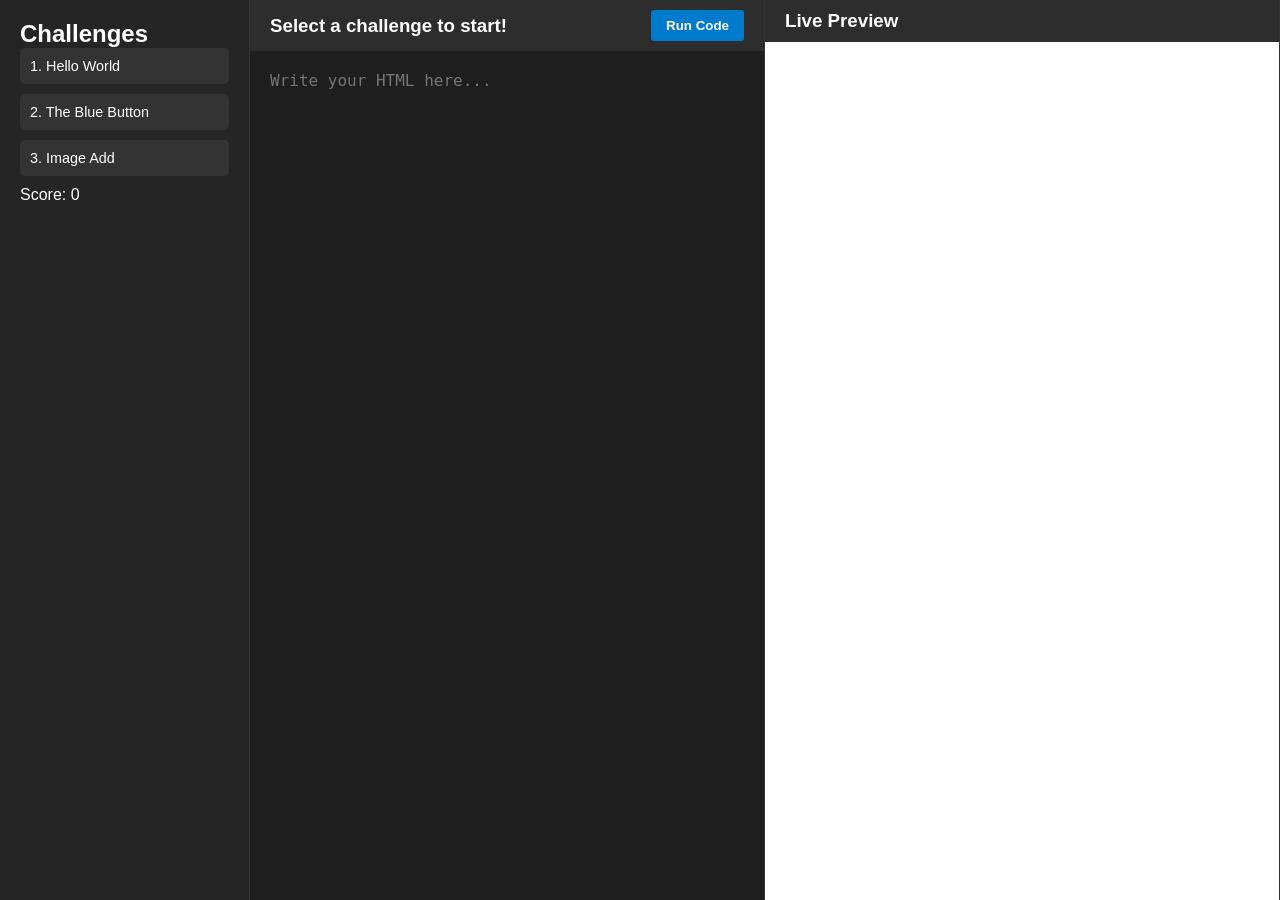
==== index.html @ 0e2e4a0b "DevLabs" ====
<!DOCTYPE html>
<html lang="en">
<head>
    <meta charset="UTF-8">
    <meta name="viewport" content="width=device-width, initial-scale=1.0">
    <title>DevLabs: Interactive Learning</title>
    <link rel="stylesheet" href="style.css">
</head>
<body>

    <div class="main-container">
        <aside class="sidebar">
            <h2>Challenges</h2>
            <div id="challenge-list"></div>
            <div class="stats">
                Score: <span id="score">0</span>
            </div>
        </aside>

        <main class="editor-section">
            <div class="header">
                <h3 id="current-task">Select a challenge to start!</h3>
                <button id="run-btn">Run Code</button>
            </div>
            <textarea id="code-editor" spellcheck="false" placeholder="Write your HTML here..."></textarea>
        </main>

        <section class="preview-section">
            <div class="header"><h3>Live Preview</h3></div>
            <iframe id="preview-window"></iframe>
        </section>
    </div>

    <script src="script.js"></script>
</body>
</html>
---- style.css ----
* { box-sizing: border-box; margin: 0; padding: 0; }
body { font-family: 'Inter', sans-serif; background: #1e1e1e; color: white; height: 100vh; overflow: hidden; }

.main-container { display: flex; height: 100vh; }

/* Sidebar */
.sidebar { width: 250px; background: #252526; border-right: 1px solid #333; padding: 20px; overflow-y: auto; }
.challenge-item { 
    background: #333; padding: 10px; margin-bottom: 10px; border-radius: 5px; 
    cursor: pointer; font-size: 0.9rem; transition: 0.2s;
}
.challenge-item:hover { background: #444; }
.challenge-item.active { border-left: 4px solid #007acc; background: #3c3c3c; }

/* Editor & Preview */
.editor-section, .preview-section { flex: 1; display: flex; flex-direction: column; border-right: 1px solid #333; }
.header { background: #2d2d2d; padding: 10px 20px; display: flex; justify-content: space-between; align-items: center; }

#code-editor { 
    flex: 1; background: #1e1e1e; color: #d4d4d4; font-family: 'Fira Code', monospace; 
    padding: 20px; border: none; outline: none; resize: none; font-size: 16px;
}

#preview-window { flex: 1; background: white; border: none; }

#run-btn { 
    background: #007acc; color: white; border: none; padding: 8px 15px; 
    border-radius: 3px; cursor: pointer; font-weight: bold;
}
#run-btn:hover { background: #005a9e; }
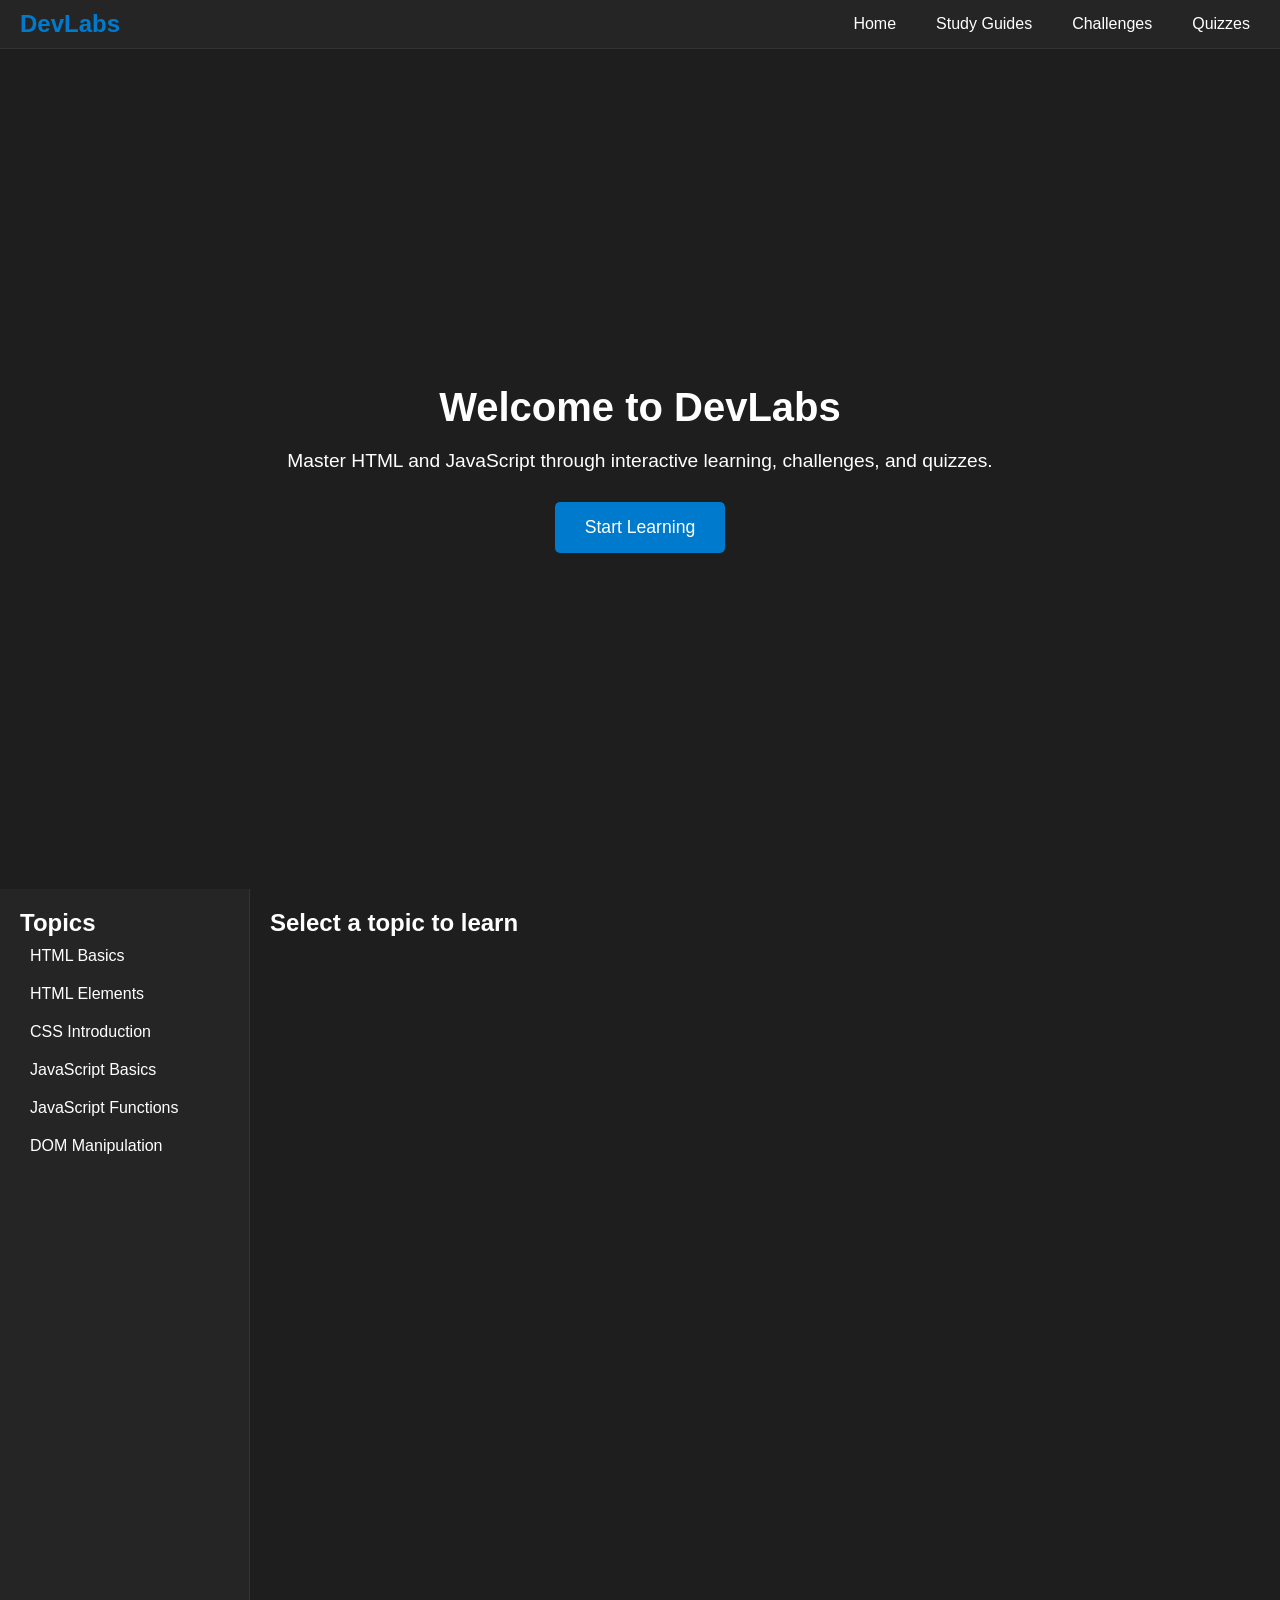
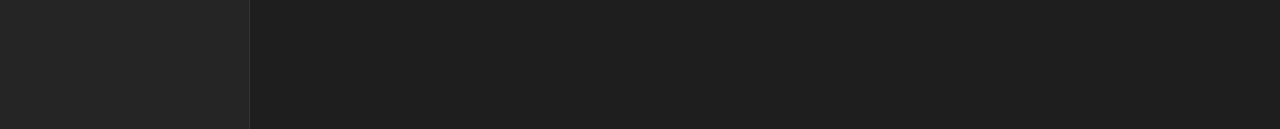
==== commit a584f6a8: "DevLabs" ====
--- a/index.html
+++ b/index.html
@@ -3,32 +3,92 @@
 <head>
     <meta charset="UTF-8">
     <meta name="viewport" content="width=device-width, initial-scale=1.0">
-    <title>DevLabs: Interactive Learning</title>
+    <title>DevLabs: Interactive Coding Learning</title>
     <link rel="stylesheet" href="style.css">
 </head>
 <body>
 
-    <div class="main-container">
-        <aside class="sidebar">
-            <h2>Challenges</h2>
-            <div id="challenge-list"></div>
-            <div class="stats">
-                Score: <span id="score">0</span>
+    <nav class="navbar">
+        <h1>DevLabs</h1>
+        <ul>
+            <li><a href="#" id="nav-home">Home</a></li>
+            <li><a href="#" id="nav-study">Study Guides</a></li>
+            <li><a href="#" id="nav-challenges">Challenges</a></li>
+            <li><a href="#" id="nav-quizzes">Quizzes</a></li>
+        </ul>
+    </nav>
+
+    <div id="home-section" class="section active">
+        <div class="hero">
+            <h2>Welcome to DevLabs</h2>
+            <p>Master HTML and JavaScript through interactive learning, challenges, and quizzes.</p>
+            <button id="start-learning">Start Learning</button>
+        </div>
+    </div>
+
+    <div id="study-section" class="section">
+        <div class="sidebar">
+            <h2>Topics</h2>
+            <ul id="study-topics">
+                <li><a href="#" data-topic="html-basics">HTML Basics</a></li>
+                <li><a href="#" data-topic="html-elements">HTML Elements</a></li>
+                <li><a href="#" data-topic="css-intro">CSS Introduction</a></li>
+                <li><a href="#" data-topic="js-basics">JavaScript Basics</a></li>
+                <li><a href="#" data-topic="js-functions">JavaScript Functions</a></li>
+                <li><a href="#" data-topic="js-dom">DOM Manipulation</a></li>
+            </ul>
+        </div>
+        <div class="content">
+            <div id="study-content">
+                <h2>Select a topic to learn</h2>
             </div>
-        </aside>
+        </div>
+    </div>
 
-        <main class="editor-section">
-            <div class="header">
-                <h3 id="current-task">Select a challenge to start!</h3>
-                <button id="run-btn">Run Code</button>
+    <div id="challenges-section" class="section">
+        <div class="main-container">
+            <aside class="sidebar">
+                <h2>Challenges</h2>
+                <div id="challenge-list"></div>
+                <div class="stats">
+                    Score: <span id="score">0</span>
+                </div>
+            </aside>
+
+            <main class="editor-section">
+                <div class="header">
+                    <h3 id="current-task">Select a challenge to start!</h3>
+                    <div>
+                        <button id="hint-btn">Hint</button>
+                        <button id="run-btn">Run Code</button>
+                    </div>
+                </div>
+                <textarea id="code-editor" spellcheck="false" placeholder="Write your code here..."></textarea>
+                <div id="error-output"></div>
+            </main>
+
+            <section class="preview-section">
+                <div class="header"><h3>Output</h3></div>
+                <div id="output-window"></div>
+            </section>
+        </div>
+    </div>
+
+    <div id="quizzes-section" class="section">
+        <div class="quiz-container">
+            <h2>Quizzes</h2>
+            <div id="quiz-content">
+                <p>Select a quiz to start.</p>
+                <button id="html-quiz-btn">HTML Quiz</button>
+                <button id="js-quiz-btn">JavaScript Quiz</button>
             </div>
-            <textarea id="code-editor" spellcheck="false" placeholder="Write your HTML here..."></textarea>
-        </main>
-
-        <section class="preview-section">
-            <div class="header"><h3>Live Preview</h3></div>
-            <iframe id="preview-window"></iframe>
-        </section>
+            <div id="quiz-questions" style="display: none;">
+                <div id="question-display"></div>
+                <div id="options"></div>
+                <button id="next-btn">Next</button>
+                <div id="quiz-result"></div>
+            </div>
+        </div>
     </div>
 
     <script src="script.js"></script>
--- a/style.css
+++ b/style.css
@@ -1,7 +1,31 @@
 * { box-sizing: border-box; margin: 0; padding: 0; }
 body { font-family: 'Inter', sans-serif; background: #1e1e1e; color: white; height: 100vh; overflow: hidden; }
 
-.main-container { display: flex; height: 100vh; }
+.navbar { background: #252526; padding: 10px 20px; display: flex; justify-content: space-between; align-items: center; border-bottom: 1px solid #333; }
+.navbar h1 { color: #007acc; }
+.navbar ul { list-style: none; display: flex; }
+.navbar li { margin-left: 20px; }
+.navbar a { color: white; text-decoration: none; padding: 5px 10px; border-radius: 3px; transition: 0.2s; }
+.navbar a:hover { background: #333; }
+
+.section { display: none; height: calc(100vh - 60px); overflow-y: auto; }
+.section.active { display: block; }
+
+#home-section { display: flex; align-items: center; justify-content: center; }
+.hero { text-align: center; }
+.hero h2 { font-size: 2.5rem; margin-bottom: 20px; }
+.hero p { font-size: 1.2rem; margin-bottom: 30px; }
+#start-learning { background: #007acc; color: white; border: none; padding: 15px 30px; font-size: 1.1rem; border-radius: 5px; cursor: pointer; }
+#start-learning:hover { background: #005a9e; }
+
+#study-section { display: flex; }
+#study-section .sidebar { width: 250px; background: #252526; border-right: 1px solid #333; padding: 20px; }
+#study-section .sidebar ul { list-style: none; }
+#study-section .sidebar a { color: white; text-decoration: none; display: block; padding: 10px; border-radius: 3px; }
+#study-section .sidebar a:hover { background: #333; }
+#study-section .content { flex: 1; padding: 20px; }
+
+#challenges-section .main-container { display: flex; height: 100%; }
 
 /* Sidebar */
 .sidebar { width: 250px; background: #252526; border-right: 1px solid #333; padding: 20px; overflow-y: auto; }
@@ -21,10 +45,22 @@
     padding: 20px; border: none; outline: none; resize: none; font-size: 16px;
 }
 
-#preview-window { flex: 1; background: white; border: none; }
+#error-output { background: #1e1e1e; color: #f48771; padding: 10px; font-family: monospace; max-height: 150px; overflow-y: auto; }
 
-#run-btn { 
+#output-window { flex: 1; background: white; color: black; padding: 20px; overflow-y: auto; }
+
+#run-btn, #hint-btn { 
     background: #007acc; color: white; border: none; padding: 8px 15px; 
-    border-radius: 3px; cursor: pointer; font-weight: bold;
+    border-radius: 3px; cursor: pointer; font-weight: bold; margin-left: 10px;
 }
-#run-btn:hover { background: #005a9e; }+#run-btn:hover, #hint-btn:hover { background: #005a9e; }
+
+#quizzes-section { padding: 20px; }
+.quiz-container { max-width: 800px; margin: 0 auto; }
+#quiz-content button { background: #007acc; color: white; border: none; padding: 10px 20px; margin: 10px; border-radius: 3px; cursor: pointer; }
+#quiz-content button:hover { background: #005a9e; }
+#options { margin: 20px 0; }
+#options button { display: block; width: 100%; padding: 10px; margin: 5px 0; background: #333; color: white; border: none; border-radius: 3px; cursor: pointer; }
+#options button:hover { background: #444; }
+#options button.correct { background: #28a745; }
+#options button.incorrect { background: #dc3545; }
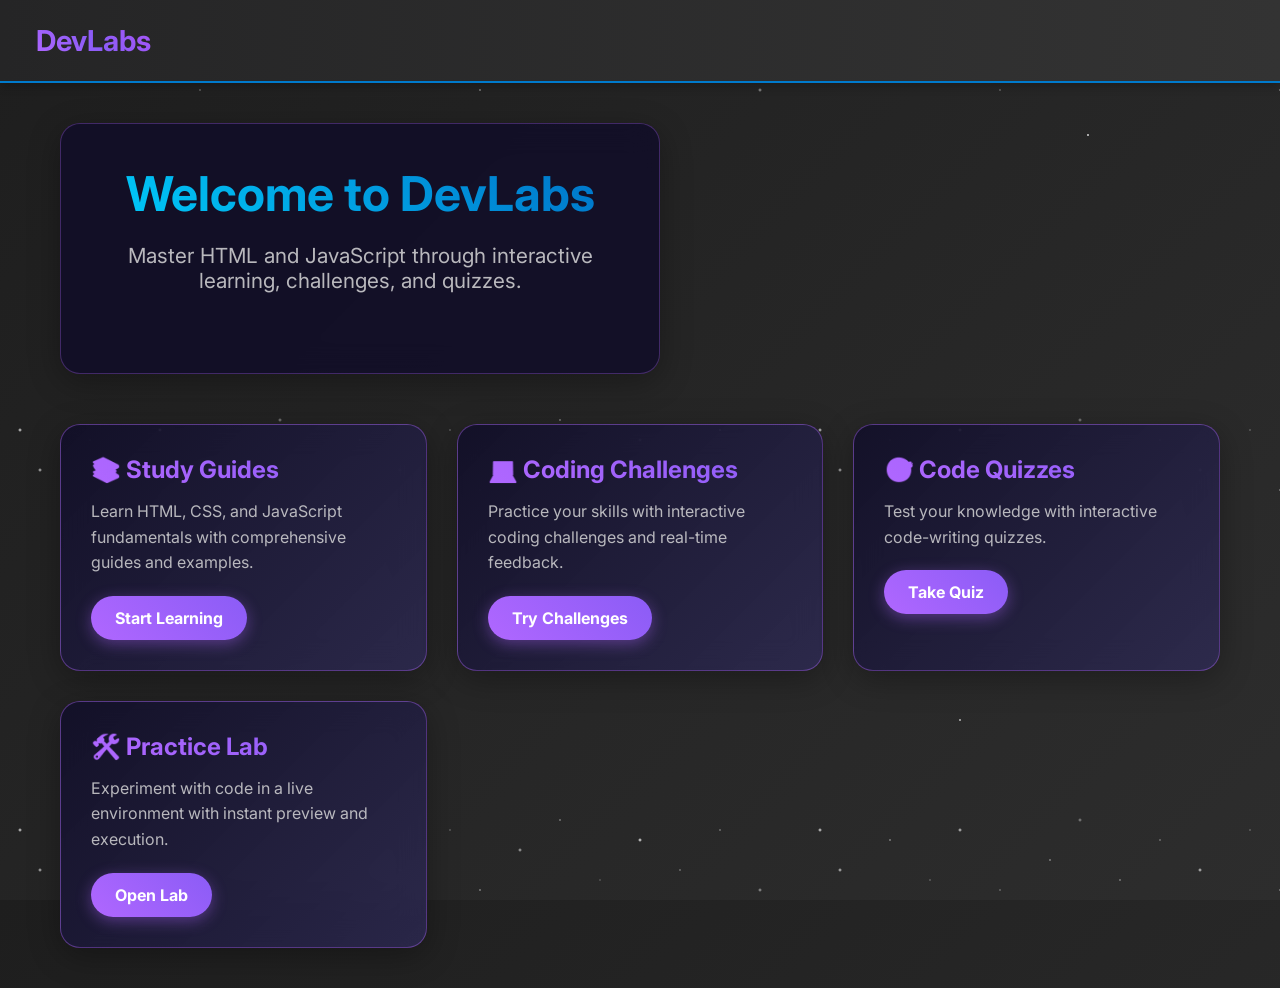
==== commit 556888ac: "DevLabs" ====
--- a/index.html
+++ b/index.html
@@ -3,90 +3,44 @@
 <head>
     <meta charset="UTF-8">
     <meta name="viewport" content="width=device-width, initial-scale=1.0">
-    <title>DevLabs: Interactive Coding Learning</title>
+    <title>DevLabs | Home</title>
     <link rel="stylesheet" href="style.css">
 </head>
 <body>
 
     <nav class="navbar">
-        <h1>DevLabs</h1>
-        <ul>
-            <li><a href="#" id="nav-home">Home</a></li>
-            <li><a href="#" id="nav-study">Study Guides</a></li>
-            <li><a href="#" id="nav-challenges">Challenges</a></li>
-            <li><a href="#" id="nav-quizzes">Quizzes</a></li>
-        </ul>
+        <a href="index.html" class="logo-link"><h1>DevLabs</h1></a>
     </nav>
 
-    <div id="home-section" class="section active">
+    <div class="hub-container">
         <div class="hero">
             <h2>Welcome to DevLabs</h2>
             <p>Master HTML and JavaScript through interactive learning, challenges, and quizzes.</p>
-            <button id="start-learning">Start Learning</button>
         </div>
-    </div>
 
-    <div id="study-section" class="section">
-        <div class="sidebar">
-            <h2>Topics</h2>
-            <ul id="study-topics">
-                <li><a href="#" data-topic="html-basics">HTML Basics</a></li>
-                <li><a href="#" data-topic="html-elements">HTML Elements</a></li>
-                <li><a href="#" data-topic="css-intro">CSS Introduction</a></li>
-                <li><a href="#" data-topic="js-basics">JavaScript Basics</a></li>
-                <li><a href="#" data-topic="js-functions">JavaScript Functions</a></li>
-                <li><a href="#" data-topic="js-dom">DOM Manipulation</a></li>
-            </ul>
-        </div>
-        <div class="content">
-            <div id="study-content">
-                <h2>Select a topic to learn</h2>
+        <div class="hub-sections">
+            <div class="hub-card" onclick="window.location.href='study.html'">
+                <h3>📚 Study Guides</h3>
+                <p>Learn HTML, CSS, and JavaScript fundamentals with comprehensive guides and examples.</p>
+                <div class="card-button">Start Learning</div>
             </div>
-        </div>
-    </div>
 
-    <div id="challenges-section" class="section">
-        <div class="main-container">
-            <aside class="sidebar">
-                <h2>Challenges</h2>
-                <div id="challenge-list"></div>
-                <div class="stats">
-                    Score: <span id="score">0</span>
-                </div>
-            </aside>
+            <div class="hub-card" onclick="window.location.href='challenges.html'">
+                <h3>💻 Coding Challenges</h3>
+                <p>Practice your skills with interactive coding challenges and real-time feedback.</p>
+                <div class="card-button">Try Challenges</div>
+            </div>
 
-            <main class="editor-section">
-                <div class="header">
-                    <h3 id="current-task">Select a challenge to start!</h3>
-                    <div>
-                        <button id="hint-btn">Hint</button>
-                        <button id="run-btn">Run Code</button>
-                    </div>
-                </div>
-                <textarea id="code-editor" spellcheck="false" placeholder="Write your code here..."></textarea>
-                <div id="error-output"></div>
-            </main>
+            <div class="hub-card" onclick="window.location.href='quizzes.html'">
+                <h3>🎯 Code Quizzes</h3>
+                <p>Test your knowledge with interactive code-writing quizzes.</p>
+                <div class="card-button">Take Quiz</div>
+            </div>
 
-            <section class="preview-section">
-                <div class="header"><h3>Output</h3></div>
-                <div id="output-window"></div>
-            </section>
-        </div>
-    </div>
-
-    <div id="quizzes-section" class="section">
-        <div class="quiz-container">
-            <h2>Quizzes</h2>
-            <div id="quiz-content">
-                <p>Select a quiz to start.</p>
-                <button id="html-quiz-btn">HTML Quiz</button>
-                <button id="js-quiz-btn">JavaScript Quiz</button>
-            </div>
-            <div id="quiz-questions" style="display: none;">
-                <div id="question-display"></div>
-                <div id="options"></div>
-                <button id="next-btn">Next</button>
-                <div id="quiz-result"></div>
+            <div class="hub-card" onclick="window.location.href='practice.html'">
+                <h3>🛠️ Practice Lab</h3>
+                <p>Experiment with code in a live environment with instant preview and execution.</p>
+                <div class="card-button">Open Lab</div>
             </div>
         </div>
     </div>
--- a/style.css
+++ b/style.css
@@ -1,66 +1,1808 @@
+@import url('https://fonts.googleapis.com/css2?family=Inter:wght@300;400;500;600;700&display=swap');
+
 * { box-sizing: border-box; margin: 0; padding: 0; }
-body { font-family: 'Inter', sans-serif; background: #1e1e1e; color: white; height: 100vh; overflow: hidden; }
-
-.navbar { background: #252526; padding: 10px 20px; display: flex; justify-content: space-between; align-items: center; border-bottom: 1px solid #333; }
-.navbar h1 { color: #007acc; }
-.navbar ul { list-style: none; display: flex; }
-.navbar li { margin-left: 20px; }
-.navbar a { color: white; text-decoration: none; padding: 5px 10px; border-radius: 3px; transition: 0.2s; }
-.navbar a:hover { background: #333; }
-
-.section { display: none; height: calc(100vh - 60px); overflow-y: auto; }
+body {
+    font-family: 'Inter', sans-serif;
+    background: linear-gradient(135deg, #0f0c29 0%, #302b63 50%, #24243e 100%);
+    color: #e0e0e0;
+    min-height: 100vh;
+    overflow-y: auto;
+    animation: fadeIn 1s ease-in;
+    position: relative;
+}
+
+/* Animated Stars Background */
+body::before {
+    content: '';
+    position: fixed;
+    top: 0;
+    left: 0;
+    width: 100%;
+    height: 100%;
+    background-image:
+        radial-gradient(2px 2px at 20px 30px, #eee, transparent),
+        radial-gradient(2px 2px at 40px 70px, rgba(255,255,255,0.8), transparent),
+        radial-gradient(1px 1px at 90px 40px, #fff, transparent),
+        radial-gradient(1px 1px at 130px 80px, rgba(255,255,255,0.6), transparent),
+        radial-gradient(2px 2px at 160px 30px, #ddd, transparent),
+        radial-gradient(1px 1px at 200px 90px, rgba(255,255,255,0.7), transparent),
+        radial-gradient(1px 1px at 250px 60px, #fff, transparent),
+        radial-gradient(2px 2px at 280px 20px, rgba(255,255,255,0.5), transparent),
+        radial-gradient(1px 1px at 320px 80px, #eee, transparent),
+        radial-gradient(1px 1px at 360px 40px, rgba(255,255,255,0.8), transparent),
+        radial-gradient(2px 2px at 400px 70px, #ddd, transparent),
+        radial-gradient(1px 1px at 450px 30px, rgba(255,255,255,0.6), transparent),
+        radial-gradient(1px 1px at 480px 90px, #fff, transparent),
+        radial-gradient(2px 2px at 520px 50px, rgba(255,255,255,0.7), transparent),
+        radial-gradient(1px 1px at 560px 20px, #eee, transparent),
+        radial-gradient(1px 1px at 600px 80px, rgba(255,255,255,0.5), transparent),
+        radial-gradient(2px 2px at 640px 40px, #fff, transparent),
+        radial-gradient(1px 1px at 680px 70px, rgba(255,255,255,0.8), transparent),
+        radial-gradient(1px 1px at 720px 30px, #ddd, transparent),
+        radial-gradient(2px 2px at 760px 90px, rgba(255,255,255,0.6), transparent);
+    background-repeat: repeat;
+    background-size: 800px 400px;
+    animation: twinkle 4s ease-in-out infinite alternate;
+    z-index: -2;
+}
+
+/* Shooting Stars */
+body::after {
+    content: '';
+    position: fixed;
+    top: 0;
+    left: 0;
+    width: 100%;
+    height: 100%;
+    background-image:
+        radial-gradient(circle at 10% 20%, rgba(255,255,255,0.8) 1px, transparent 1px),
+        radial-gradient(circle at 85% 15%, rgba(255,255,255,0.6) 1px, transparent 1px),
+        radial-gradient(circle at 25% 85%, rgba(255,255,255,0.7) 1px, transparent 1px),
+        radial-gradient(circle at 75% 80%, rgba(255,255,255,0.5) 1px, transparent 1px);
+    background-size: 100% 100%;
+    animation: shooting-stars 15s linear infinite;
+    z-index: -1;
+}
+
+@keyframes fadeIn {
+    from { opacity: 0; }
+    to { opacity: 1; }
+}
+
+@keyframes twinkle {
+    0% { opacity: 0.3; }
+    100% { opacity: 1; }
+}
+
+@keyframes shooting-stars {
+    0% {
+        transform: translateX(-100px) translateY(-100px);
+        opacity: 0;
+    }
+    10% {
+        opacity: 1;
+    }
+    90% {
+        opacity: 1;
+    }
+    100% {
+        transform: translateX(calc(100vw + 100px)) translateY(calc(100vh + 100px));
+        opacity: 0;
+    }
+}
+
+.navbar {
+    background: rgba(15, 12, 41, 0.95);
+    backdrop-filter: blur(15px);
+    padding: 15px 30px;
+    display: flex;
+    justify-content: space-between;
+    align-items: center;
+    border-bottom: 1px solid rgba(176, 103, 255, 0.3);
+    box-shadow: 0 2px 20px rgba(0, 0, 0, 0.3);
+    animation: slideDown 0.8s ease-out;
+    position: relative;
+    z-index: 10;
+}
+
+@keyframes slideDown {
+    from { transform: translateY(-100%); }
+    to { transform: translateY(0); }
+}
+
+.navbar h1 {
+    color: #b067ff;
+    background: linear-gradient(45deg, #b067ff, #8b5cf6, #a855f7);
+    -webkit-background-clip: text;
+    -webkit-text-fill-color: transparent;
+    background-clip: text;
+    font-weight: 700;
+    font-size: 1.8rem;
+}
+
+.navbar ul {
+    list-style: none;
+    display: flex;
+}
+
+.navbar li {
+    margin-left: 30px;
+}
+
+.navbar a {
+    color: white;
+    text-decoration: none;
+    padding: 8px 16px;
+    border-radius: 25px;
+    transition: all 0.3s ease;
+    position: relative;
+    overflow: hidden;
+}
+
+.navbar a::before {
+    content: '';
+    position: absolute;
+    top: 0;
+    left: -100%;
+    width: 100%;
+    height: 100%;
+    background: linear-gradient(90deg, transparent, rgba(255, 255, 255, 0.2), transparent);
+    transition: left 0.5s;
+}
+
+.navbar a:hover::before {
+    left: 100%;
+}
+
+.navbar a:hover {
+    background: rgba(255, 255, 255, 0.1);
+    transform: translateY(-2px);
+    box-shadow: 0 5px 15px rgba(0, 0, 0, 0.2);
+}
+
+.back-btn {
+    background: rgba(176, 103, 255, 0.1);
+    color: #b067ff;
+    padding: 8px 16px;
+    border-radius: 20px;
+    font-weight: 500;
+    transition: all 0.3s ease;
+}
+
+.back-btn:hover {
+    background: rgba(176, 103, 255, 0.3);
+    color: white;
+    transform: translateY(-2px);
+    box-shadow: 0 5px 15px rgba(176, 103, 255, 0.4);
+}
+
+.section {
+    display: none;
+    height: calc(100vh - 70px);
+    overflow-y: auto;
+    animation: fadeInUp 0.6s ease-out;
+}
+
+@keyframes fadeInUp {
+    from {
+        opacity: 0;
+        transform: translateY(30px);
+    }
+    to {
+        opacity: 1;
+        transform: translateY(0);
+    }
+}
+
 .section.active { display: block; }
 
-#home-section { display: flex; align-items: center; justify-content: center; }
-.hero { text-align: center; }
-.hero h2 { font-size: 2.5rem; margin-bottom: 20px; }
-.hero p { font-size: 1.2rem; margin-bottom: 30px; }
-#start-learning { background: #007acc; color: white; border: none; padding: 15px 30px; font-size: 1.1rem; border-radius: 5px; cursor: pointer; }
-#start-learning:hover { background: #005a9e; }
-
-#study-section { display: flex; }
-#study-section .sidebar { width: 250px; background: #252526; border-right: 1px solid #333; padding: 20px; }
+#home-section {
+    display: flex;
+    align-items: center;
+    justify-content: center;
+    background: url('data:image/svg+xml,<svg xmlns="http://www.w3.org/2000/svg" viewBox="0 0 100 100"><circle cx="50" cy="50" r="2" fill="rgba(255,255,255,0.1)"/></svg>') repeat;
+    background-size: 50px 50px;
+}
+
+.hero {
+    text-align: center;
+    max-width: 600px;
+    animation: bounceIn 1s ease-out 0.5s both;
+    background: rgba(15, 12, 41, 0.8);
+    padding: 40px;
+    border-radius: 20px;
+    backdrop-filter: blur(15px);
+    border: 1px solid rgba(176, 103, 255, 0.3);
+    box-shadow: 0 8px 32px rgba(0, 0, 0, 0.3);
+    position: relative;
+    z-index: 5;
+}
+
+@keyframes bounceIn {
+    0% {
+        opacity: 0;
+        transform: scale(0.3);
+    }
+    50% {
+        opacity: 1;
+        transform: scale(1.05);
+    }
+    70% {
+        transform: scale(0.9);
+    }
+    100% {
+        opacity: 1;
+        transform: scale(1);
+    }
+}
+
+.hero h2 {
+    font-size: 3rem;
+    margin-bottom: 20px;
+    background: linear-gradient(45deg, #b067ff, #8b5cf6, #a855f7);
+    -webkit-background-clip: text;
+    -webkit-text-fill-color: transparent;
+    background-clip: text;
+    font-weight: 700;
+}
+
+.hero p {
+    font-size: 1.3rem;
+    margin-bottom: 40px;
+    color: rgba(224, 224, 224, 0.9);
+}
+
+#start-learning {
+    background: linear-gradient(45deg, #667eea, #764ba2);
+    color: white;
+    border: none;
+    padding: 18px 40px;
+    font-size: 1.2rem;
+    border-radius: 50px;
+    cursor: pointer;
+    transition: all 0.3s ease;
+    box-shadow: 0 8px 32px rgba(102, 126, 234, 0.3);
+    font-weight: 600;
+    position: relative;
+    overflow: hidden;
+}
+
+#start-learning::before {
+    content: '';
+    position: absolute;
+    top: 0;
+    left: -100%;
+    width: 100%;
+    height: 100%;
+    background: linear-gradient(90deg, transparent, rgba(255, 255, 255, 0.2), transparent);
+    transition: left 0.5s;
+}
+
+#start-learning:hover::before {
+    left: 100%;
+}
+
+#start-learning:hover {
+    transform: translateY(-3px);
+    box-shadow: 0 12px 40px rgba(102, 126, 234, 0.4);
+}
+
+#study-section {
+    display: flex;
+    background: rgba(26, 26, 26, 0.95);
+    backdrop-filter: blur(10px);
+}
+
+#study-section .sidebar {
+    width: 300px;
+    background: rgba(37, 37, 54, 0.9);
+    border-right: 1px solid rgba(255, 255, 255, 0.1);
+    padding: 30px;
+    box-shadow: 2px 0 20px rgba(0, 0, 0, 0.1);
+}
+
+#study-section .sidebar h2 {
+    color: #00d4ff;
+    margin-bottom: 20px;
+    font-weight: 600;
+}
+
+#study-section .sidebar ul {
+    list-style: none;
+}
+
+#study-section .sidebar a {
+    color: white;
+    text-decoration: none;
+    display: block;
+    padding: 12px 20px;
+    border-radius: 10px;
+    transition: all 0.3s ease;
+    margin-bottom: 8px;
+    border-left: 3px solid transparent;
+}
+
+#study-section .sidebar a:hover {
+    background: rgba(255, 255, 255, 0.1);
+    transform: translateX(5px);
+    border-left-color: #00d4ff;
+}
+
+#study-section .content {
+    flex: 1;
+    padding: 40px;
+    background: rgba(26, 26, 26, 0.95);
+}
+
+#study-section .content h2 {
+    color: #00d4ff;
+    margin-bottom: 20px;
+    font-weight: 600;
+}
+
+#study-section .content h3 {
+    color: #fff;
+    margin-top: 30px;
+    margin-bottom: 15px;
+    font-weight: 500;
+}
+
+#study-section .content p {
+    line-height: 1.6;
+    margin-bottom: 20px;
+    color: rgba(255, 255, 255, 0.8);
+}
+
+#study-section .content ul {
+    margin-left: 20px;
+    margin-bottom: 20px;
+}
+
+#study-section .content li {
+    margin-bottom: 8px;
+    color: rgba(255, 255, 255, 0.8);
+}
+
+#study-section .content code {
+    background: rgba(0, 0, 0, 0.3);
+    padding: 2px 6px;
+    border-radius: 4px;
+    font-family: 'Fira Code', monospace;
+    color: #00d4ff;
+}
+
+#study-section .content pre {
+    background: rgba(0, 0, 0, 0.3);
+    padding: 20px;
+    border-radius: 10px;
+    overflow-x: auto;
+    margin: 20px 0;
+    border: 1px solid rgba(255, 255, 255, 0.1);
+}
+
+#challenges-section .main-container {
+    display: flex;
+    height: 100%;
+    background: rgba(26, 26, 26, 0.95);
+}
+
+/* Sidebar */
+.sidebar {
+    width: 280px;
+    background: rgba(37, 37, 54, 0.9);
+    border-right: 1px solid rgba(255, 255, 255, 0.1);
+    padding: 30px;
+    overflow-y: auto;
+    box-shadow: 2px 0 20px rgba(0, 0, 0, 0.1);
+}
+
+.sidebar h2 {
+    color: #00d4ff;
+    margin-bottom: 20px;
+    font-weight: 600;
+}
+
+.challenge-item {
+    background: rgba(51, 51, 51, 0.8);
+    padding: 15px;
+    margin-bottom: 12px;
+    border-radius: 12px;
+    cursor: pointer;
+    font-size: 0.95rem;
+    transition: all 0.3s ease;
+    border: 1px solid rgba(255, 255, 255, 0.1);
+    position: relative;
+    overflow: hidden;
+}
+
+.challenge-item::before {
+    content: '';
+    position: absolute;
+    top: 0;
+    left: -100%;
+    width: 100%;
+    height: 100%;
+    background: linear-gradient(90deg, transparent, rgba(0, 212, 255, 0.2), transparent);
+    transition: left 0.5s;
+}
+
+.challenge-item:hover::before {
+    left: 100%;
+}
+
+.challenge-item:hover {
+    background: rgba(64, 64, 64, 0.8);
+    transform: translateX(5px);
+    box-shadow: 0 5px 20px rgba(0, 0, 0, 0.2);
+}
+
+.challenge-item.active {
+    border-left: 4px solid #00d4ff;
+    background: rgba(0, 212, 255, 0.1);
+    box-shadow: 0 0 20px rgba(0, 212, 255, 0.3);
+}
+
+.stats {
+    margin-top: 30px;
+    padding: 20px;
+    background: rgba(0, 0, 0, 0.3);
+    border-radius: 10px;
+    text-align: center;
+    border: 1px solid rgba(255, 255, 255, 0.1);
+}
+
+.stats span {
+    color: #00d4ff;
+    font-weight: 600;
+    font-size: 1.2rem;
+}
+
+/* Editor & Preview */
+.editor-section, .preview-section {
+    flex: 1;
+    display: flex;
+    flex-direction: column;
+    border-right: 1px solid rgba(255, 255, 255, 0.1);
+}
+
+.header {
+    background: rgba(45, 45, 45, 0.9);
+    padding: 15px 25px;
+    display: flex;
+    justify-content: space-between;
+    align-items: center;
+    border-bottom: 1px solid rgba(255, 255, 255, 0.1);
+}
+
+.header h3 {
+    color: #00d4ff;
+    font-weight: 500;
+}
+
+#code-editor {
+    flex: 1;
+    background: rgba(30, 30, 30, 0.95);
+    color: #d4d4d4;
+    font-family: 'Fira Code', monospace;
+    padding: 25px;
+    border: none;
+    outline: none;
+    resize: none;
+    font-size: 16px;
+    line-height: 1.5;
+    border-radius: 0;
+}
+
+#error-output {
+    background: rgba(30, 30, 30, 0.95);
+    color: #f48771;
+    padding: 15px;
+    font-family: monospace;
+    max-height: 150px;
+    overflow-y: auto;
+    border-top: 1px solid rgba(255, 255, 255, 0.1);
+    font-size: 14px;
+}
+
+#output-window {
+    flex: 1;
+    background: rgba(255, 255, 255, 0.95);
+    color: #333;
+    padding: 25px;
+    overflow-y: auto;
+    border-radius: 0;
+}
+
+#run-btn, #hint-btn {
+    background: linear-gradient(45deg, #667eea, #764ba2);
+    color: white;
+    border: none;
+    padding: 10px 20px;
+    border-radius: 25px;
+    cursor: pointer;
+    font-weight: 600;
+    transition: all 0.3s ease;
+    box-shadow: 0 4px 15px rgba(102, 126, 234, 0.3);
+    margin-left: 10px;
+    position: relative;
+    overflow: hidden;
+}
+
+#run-btn::before, #hint-btn::before {
+    content: '';
+    position: absolute;
+    top: 0;
+    left: -100%;
+    width: 100%;
+    height: 100%;
+    background: linear-gradient(90deg, transparent, rgba(255, 255, 255, 0.2), transparent);
+    transition: left 0.5s;
+}
+
+#run-btn:hover::before, #hint-btn:hover::before {
+    left: 100%;
+}
+
+#run-btn:hover, #hint-btn:hover {
+    transform: translateY(-2px);
+    box-shadow: 0 6px 20px rgba(102, 126, 234, 0.4);
+}
+
+#quizzes-section {
+    padding: 40px;
+    background: rgba(26, 26, 26, 0.95);
+}
+
+.quiz-container {
+    max-width: 800px;
+    margin: 0 auto;
+    background: rgba(37, 37, 54, 0.9);
+    padding: 40px;
+    border-radius: 20px;
+    box-shadow: 0 20px 40px rgba(0, 0, 0, 0.3);
+}
+
+.quiz-container h2 {
+    color: #00d4ff;
+    text-align: center;
+    margin-bottom: 30px;
+    font-weight: 600;
+}
+
+#quiz-content {
+    text-align: center;
+}
+
+#quiz-content p {
+    font-size: 1.2rem;
+    margin-bottom: 30px;
+    color: rgba(255, 255, 255, 0.8);
+}
+
+#quiz-content button {
+    background: linear-gradient(45deg, #667eea, #764ba2);
+    color: white;
+    border: none;
+    padding: 15px 30px;
+    margin: 10px;
+    border-radius: 25px;
+    cursor: pointer;
+    font-size: 1.1rem;
+    font-weight: 600;
+    transition: all 0.3s ease;
+    box-shadow: 0 4px 15px rgba(102, 126, 234, 0.3);
+}
+
+#quiz-content button:hover {
+    transform: translateY(-2px);
+    box-shadow: 0 6px 20px rgba(102, 126, 234, 0.4);
+}
+
+#quiz-questions {
+    animation: slideInRight 0.5s ease-out;
+}
+
+@keyframes slideInRight {
+    from {
+        opacity: 0;
+        transform: translateX(50px);
+    }
+    to {
+        opacity: 1;
+        transform: translateX(0);
+    }
+}
+
+#question-display {
+    font-size: 1.3rem;
+    margin-bottom: 30px;
+    text-align: center;
+    color: #fff;
+}
+
+#options {
+    margin: 30px 0;
+}
+
+#options button {
+    display: block;
+    width: 100%;
+    padding: 15px;
+    margin: 8px 0;
+    background: rgba(51, 51, 51, 0.8);
+    color: white;
+    border: 1px solid rgba(255, 255, 255, 0.1);
+    border-radius: 10px;
+    cursor: pointer;
+    transition: all 0.3s ease;
+    font-size: 1rem;
+}
+
+#options button:hover {
+    background: rgba(64, 64, 64, 0.8);
+    transform: translateX(5px);
+}
+
+#options button.correct {
+    background: linear-gradient(45deg, #28a745, #20c997);
+    border-color: #28a745;
+    animation: pulse 0.6s ease-in-out;
+}
+
+@keyframes pulse {
+    0% { transform: scale(1); }
+    50% { transform: scale(1.05); }
+    100% { transform: scale(1); }
+}
+
+#options button.incorrect {
+    background: linear-gradient(45deg, #dc3545, #fd7e14);
+    border-color: #dc3545;
+}
+
+#next-btn {
+    background: linear-gradient(45deg, #28a745, #20c997);
+    color: white;
+    border: none;
+    padding: 12px 25px;
+    border-radius: 25px;
+    cursor: pointer;
+    font-weight: 600;
+    transition: all 0.3s ease;
+    box-shadow: 0 4px 15px rgba(40, 167, 69, 0.3);
+    margin-top: 20px;
+}
+
+#next-btn:hover {
+    transform: translateY(-2px);
+    box-shadow: 0 6px 20px rgba(40, 167, 69, 0.4);
+}
+
+#quiz-result {
+    text-align: center;
+    margin-top: 20px;
+    font-size: 1.1rem;
+    font-weight: 600;
+}
+
+/* Scrollbar styling */
+::-webkit-scrollbar {
+    width: 8px;
+}
+
+::-webkit-scrollbar-track {
+    background: rgba(255, 255, 255, 0.1);
+}
+
+::-webkit-scrollbar-thumb {
+    background: rgba(255, 255, 255, 0.3);
+    border-radius: 4px;
+}
+
+::-webkit-scrollbar-thumb:hover {
+    background: rgba(255, 255, 255, 0.5);
+}
+
+/* Responsive design */
+@media (max-width: 768px) {
+    .navbar {
+        flex-direction: column;
+        padding: 10px 20px;
+    }
+    
+    .navbar ul {
+        margin-top: 10px;
+    }
+    
+    .navbar li {
+        margin-left: 15px;
+        margin-right: 15px;
+    }
+    
+    #study-section {
+        flex-direction: column;
+    }
+    
+    #study-section .sidebar {
+        width: 100%;
+        padding: 20px;
+    }
+    
+    .sidebar {
+        width: 250px;
+    }
+    
+    .hero h2 {
+        font-size: 2rem;
+    }
+    
+    .hero p {
+        font-size: 1rem;
+    }
+}* { box-sizing: border-box; margin: 0; padding: 0; }
+body {
+    font-family: 'Inter', sans-serif;
+    background: linear-gradient(135deg, #1e1e1e 0%, #2d2d2d 100%);
+    color: white;
+    height: 100vh;
+    overflow: hidden;
+    animation: fadeIn 1s ease-in;
+}
+
+@keyframes fadeIn {
+    from { opacity: 0; }
+    to { opacity: 1; }
+}
+
+.navbar {
+    background: linear-gradient(90deg, #252526 0%, #333 100%);
+    padding: 15px 20px;
+    display: flex;
+    justify-content: flex-start;
+    align-items: center;
+    border-bottom: 2px solid #007acc;
+    box-shadow: 0 2px 10px rgba(0, 0, 0, 0.3);
+    animation: slideDown 0.8s ease-out;
+}
+
+.logo-link {
+    text-decoration: none;
+    color: inherit;
+}
+
+.logo-link:hover h1 {
+    text-shadow: 0 0 20px rgba(0, 212, 255, 0.8);
+    transform: scale(1.05);
+    transition: all 0.3s ease;
+}
+
+.section {
+    display: none;
+    height: calc(100vh - 70px);
+    overflow-y: auto;
+    animation: fadeInUp 0.6s ease-out;
+}
+
+@keyframes fadeInUp {
+    from { opacity: 0; transform: translateY(30px); }
+    to { opacity: 1; transform: translateY(0); }
+}
+
+.section.active { display: block; }
+
+#home-section {
+    display: flex;
+    align-items: center;
+    justify-content: center;
+    background: linear-gradient(45deg, #1e1e1e, #2d2d2d, #1e1e1e);
+    background-size: 400% 400%;
+    animation: gradientShift 8s ease infinite;
+}
+
+@keyframes gradientShift {
+    0% { background-position: 0% 50%; }
+    50% { background-position: 100% 50%; }
+    100% { background-position: 0% 50%; }
+}
+
+.hero {
+    text-align: center;
+    animation: bounceIn 1s ease-out;
+}
+
+@keyframes bounceIn {
+    0% { transform: scale(0.3); opacity: 0; }
+    50% { transform: scale(1.05); }
+    70% { transform: scale(0.9); }
+    100% { transform: scale(1); opacity: 1; }
+}
+
+.hero h2 {
+    font-size: 3rem;
+    margin-bottom: 20px;
+    background: linear-gradient(45deg, #00d4ff, #007acc, #00d4ff);
+    background-size: 200% 200%;
+    -webkit-background-clip: text;
+    -webkit-text-fill-color: transparent;
+    animation: textGradient 3s ease infinite;
+}
+
+@keyframes textGradient {
+    0% { background-position: 0% 50%; }
+    50% { background-position: 100% 50%; }
+    100% { background-position: 0% 50%; }
+}
+
+.hero p {
+    font-size: 1.3rem;
+    margin-bottom: 40px;
+    opacity: 0.9;
+}
+
+#start-learning {
+    background: linear-gradient(45deg, #007acc, #00d4ff);
+    color: white;
+    border: none;
+    padding: 15px 40px;
+    font-size: 1.2rem;
+    border-radius: 50px;
+    cursor: pointer;
+    transition: all 0.3s ease;
+    box-shadow: 0 5px 15px rgba(0, 122, 204, 0.4);
+    position: relative;
+    overflow: hidden;
+}
+
+#start-learning::before {
+    content: '';
+    position: absolute;
+    top: 0;
+    left: -100%;
+    width: 100%;
+    height: 100%;
+    background: linear-gradient(90deg, transparent, rgba(255, 255, 255, 0.2), transparent);
+    transition: left 0.5s;
+}
+
+#start-learning:hover::before { left: 100%; }
+
+#start-learning:hover {
+    transform: translateY(-3px) scale(1.05);
+    box-shadow: 0 8px 25px rgba(0, 122, 204, 0.6);
+}
+
+#study-section {
+    display: flex;
+    background: linear-gradient(135deg, #1a1a1a 0%, #2a2a2a 100%);
+}
+
+#study-section .sidebar {
+    width: 280px;
+    background: linear-gradient(180deg, #252526 0%, #333 100%);
+    border-right: 2px solid #007acc;
+    padding: 25px;
+    box-shadow: 2px 0 10px rgba(0, 0, 0, 0.3);
+}
+
+#study-section .sidebar h2 {
+    color: #00d4ff;
+    margin-bottom: 20px;
+    text-align: center;
+}
+
 #study-section .sidebar ul { list-style: none; }
-#study-section .sidebar a { color: white; text-decoration: none; display: block; padding: 10px; border-radius: 3px; }
-#study-section .sidebar a:hover { background: #333; }
-#study-section .content { flex: 1; padding: 20px; }
-
-#challenges-section .main-container { display: flex; height: 100%; }
+
+#study-section .sidebar a {
+    color: white;
+    text-decoration: none;
+    display: block;
+    padding: 12px 15px;
+    border-radius: 10px;
+    margin-bottom: 8px;
+    transition: all 0.3s ease;
+    border-left: 3px solid transparent;
+}
+
+#study-section .sidebar a:hover {
+    background: linear-gradient(90deg, rgba(0, 212, 255, 0.1), rgba(0, 122, 204, 0.1));
+    border-left-color: #00d4ff;
+    transform: translateX(5px);
+    box-shadow: 0 5px 15px rgba(0, 212, 255, 0.2);
+}
+
+#study-section .content {
+    flex: 1;
+    padding: 30px;
+    background: rgba(255, 255, 255, 0.02);
+    backdrop-filter: blur(10px);
+}
+
+#study-section .content h2 {
+    color: #00d4ff;
+    margin-bottom: 20px;
+    font-size: 2rem;
+}
+
+#challenges-section .main-container {
+    display: flex;
+    height: 100%;
+    background: linear-gradient(135deg, #1a1a1a 0%, #252526 100%);
+}
 
 /* Sidebar */
-.sidebar { width: 250px; background: #252526; border-right: 1px solid #333; padding: 20px; overflow-y: auto; }
-.challenge-item { 
-    background: #333; padding: 10px; margin-bottom: 10px; border-radius: 5px; 
-    cursor: pointer; font-size: 0.9rem; transition: 0.2s;
-}
-.challenge-item:hover { background: #444; }
-.challenge-item.active { border-left: 4px solid #007acc; background: #3c3c3c; }
+.sidebar {
+    width: 280px;
+    background: linear-gradient(180deg, #252526 0%, #333 100%);
+    border-right: 2px solid #007acc;
+    padding: 25px;
+    overflow-y: auto;
+    box-shadow: 2px 0 10px rgba(0, 0, 0, 0.3);
+}
+
+.challenge-item {
+    background: linear-gradient(135deg, #333 0%, #444 100%);
+    padding: 12px 15px;
+    margin-bottom: 12px;
+    border-radius: 10px;
+    cursor: pointer;
+    font-size: 0.95rem;
+    transition: all 0.3s ease;
+    border-left: 4px solid transparent;
+    position: relative;
+    overflow: hidden;
+}
+
+.challenge-item::before {
+    content: '';
+    position: absolute;
+    top: 0;
+    left: -100%;
+    width: 100%;
+    height: 100%;
+    background: linear-gradient(90deg, transparent, rgba(0, 212, 255, 0.3), transparent);
+    transition: left 0.5s;
+}
+
+.challenge-item:hover::before { left: 100%; }
+
+.challenge-item:hover {
+    transform: translateX(5px) scale(1.02);
+    box-shadow: 0 5px 15px rgba(0, 122, 204, 0.3);
+}
+
+.challenge-item.active {
+    border-left-color: #00d4ff;
+    background: linear-gradient(135deg, #3c3c3c 0%, #4a4a4a 100%);
+    box-shadow: 0 0 20px rgba(0, 212, 255, 0.3);
+}
 
 /* Editor & Preview */
-.editor-section, .preview-section { flex: 1; display: flex; flex-direction: column; border-right: 1px solid #333; }
-.header { background: #2d2d2d; padding: 10px 20px; display: flex; justify-content: space-between; align-items: center; }
-
-#code-editor { 
-    flex: 1; background: #1e1e1e; color: #d4d4d4; font-family: 'Fira Code', monospace; 
-    padding: 20px; border: none; outline: none; resize: none; font-size: 16px;
-}
-
-#error-output { background: #1e1e1e; color: #f48771; padding: 10px; font-family: monospace; max-height: 150px; overflow-y: auto; }
-
-#output-window { flex: 1; background: white; color: black; padding: 20px; overflow-y: auto; }
-
-#run-btn, #hint-btn { 
-    background: #007acc; color: white; border: none; padding: 8px 15px; 
-    border-radius: 3px; cursor: pointer; font-weight: bold; margin-left: 10px;
-}
-#run-btn:hover, #hint-btn:hover { background: #005a9e; }
-
-#quizzes-section { padding: 20px; }
-.quiz-container { max-width: 800px; margin: 0 auto; }
-#quiz-content button { background: #007acc; color: white; border: none; padding: 10px 20px; margin: 10px; border-radius: 3px; cursor: pointer; }
-#quiz-content button:hover { background: #005a9e; }
-#options { margin: 20px 0; }
-#options button { display: block; width: 100%; padding: 10px; margin: 5px 0; background: #333; color: white; border: none; border-radius: 3px; cursor: pointer; }
-#options button:hover { background: #444; }
-#options button.correct { background: #28a745; }
-#options button.incorrect { background: #dc3545; }+.editor-section, .preview-section {
+    flex: 1;
+    display: flex;
+    flex-direction: column;
+    border-right: 1px solid #333;
+}
+
+.header {
+    background: linear-gradient(90deg, #2d2d2d 0%, #3a3a3a 100%);
+    padding: 15px 25px;
+    display: flex;
+    justify-content: space-between;
+    align-items: center;
+    border-bottom: 1px solid #007acc;
+}
+
+.header h3 {
+    color: #00d4ff;
+    margin: 0;
+}
+
+#code-editor {
+    flex: 1;
+    background: linear-gradient(135deg, #1e1e1e 0%, #252526 100%);
+    color: #d4d4d4;
+    font-family: 'Fira Code', monospace;
+    padding: 25px;
+    border: none;
+    outline: none;
+    resize: none;
+    font-size: 16px;
+    line-height: 1.5;
+    box-shadow: inset 0 0 10px rgba(0, 0, 0, 0.3);
+}
+
+#error-output {
+    background: linear-gradient(135deg, #1e1e1e 0%, #252526 100%);
+    color: #f48771;
+    padding: 15px;
+    font-family: monospace;
+    max-height: 150px;
+    overflow-y: auto;
+    border-top: 1px solid #333;
+    box-shadow: inset 0 0 10px rgba(0, 0, 0, 0.3);
+}
+
+#output-window {
+    flex: 1;
+    background: linear-gradient(135deg, #ffffff 0%, #f5f5f5 100%);
+    color: black;
+    padding: 25px;
+    overflow-y: auto;
+    box-shadow: inset 0 0 10px rgba(0, 0, 0, 0.1);
+}
+
+#run-btn, #hint-btn {
+    background: linear-gradient(45deg, #007acc, #00d4ff);
+    color: white;
+    border: none;
+    padding: 10px 20px;
+    border-radius: 25px;
+    cursor: pointer;
+    font-weight: bold;
+    margin-left: 10px;
+    transition: all 0.3s ease;
+    box-shadow: 0 4px 15px rgba(0, 122, 204, 0.3);
+    position: relative;
+    overflow: hidden;
+}
+
+#run-btn::before, #hint-btn::before {
+    content: '';
+    position: absolute;
+    top: 0;
+    left: -100%;
+    width: 100%;
+    height: 100%;
+    background: linear-gradient(90deg, transparent, rgba(255, 255, 255, 0.2), transparent);
+    transition: left 0.5s;
+}
+
+#run-btn:hover::before, #hint-btn:hover::before { left: 100%; }
+
+#run-btn:hover, #hint-btn:hover {
+    transform: translateY(-2px) scale(1.05);
+    box-shadow: 0 6px 20px rgba(0, 122, 204, 0.5);
+}
+
+#quizzes-section {
+    padding: 30px;
+    background: linear-gradient(135deg, #1a1a1a 0%, #252526 100%);
+}
+
+.quiz-container {
+    max-width: 900px;
+    margin: 0 auto;
+    background: rgba(255, 255, 255, 0.05);
+    border-radius: 20px;
+    padding: 40px;
+    box-shadow: 0 10px 30px rgba(0, 0, 0, 0.3);
+    backdrop-filter: blur(10px);
+    animation: slideUp 0.8s ease-out;
+}
+
+@keyframes slideUp {
+    from { transform: translateY(50px); opacity: 0; }
+    to { transform: translateY(0); opacity: 1; }
+}
+
+.quiz-container h2 {
+    color: #00d4ff;
+    text-align: center;
+    margin-bottom: 30px;
+    font-size: 2.5rem;
+}
+
+#quiz-content button {
+    background: linear-gradient(45deg, #007acc, #00d4ff);
+    color: white;
+    border: none;
+    padding: 15px 30px;
+    margin: 15px;
+    border-radius: 25px;
+    cursor: pointer;
+    font-size: 1.1rem;
+    transition: all 0.3s ease;
+    box-shadow: 0 5px 15px rgba(0, 122, 204, 0.3);
+}
+
+#quiz-content button:hover {
+    transform: translateY(-3px) scale(1.05);
+    box-shadow: 0 8px 25px rgba(0, 122, 204, 0.5);
+}
+
+#options button {
+    display: block;
+    width: 100%;
+    padding: 15px;
+    margin: 8px 0;
+    background: linear-gradient(135deg, #333 0%, #444 100%);
+    color: white;
+    border: none;
+    border-radius: 10px;
+    cursor: pointer;
+    transition: all 0.3s ease;
+    font-size: 1rem;
+}
+
+#options button:hover {
+    transform: translateX(10px);
+    box-shadow: 0 5px 15px rgba(0, 122, 204, 0.3);
+}
+
+#options button.correct {
+    background: linear-gradient(45deg, #28a745, #20c997);
+    box-shadow: 0 0 20px rgba(40, 167, 69, 0.5);
+    animation: pulse 0.6s ease-in-out;
+}
+
+@keyframes pulse {
+    0% { transform: scale(1); }
+    50% { transform: scale(1.05); }
+    100% { transform: scale(1); }
+}
+
+#options button.incorrect {
+    background: linear-gradient(45deg, #dc3545, #fd7e14);
+    box-shadow: 0 0 20px rgba(220, 53, 69, 0.5);
+    animation: shake 0.5s ease-in-out;
+}
+
+@keyframes shake {
+    0%, 100% { transform: translateX(0); }
+    25% { transform: translateX(-5px); }
+    75% { transform: translateX(5px); }
+}
+
+/* Stats */
+.stats {
+    margin-top: 20px;
+    text-align: center;
+    padding: 15px;
+    background: linear-gradient(135deg, rgba(0, 212, 255, 0.1), rgba(0, 122, 204, 0.1));
+    border-radius: 10px;
+    border: 1px solid #007acc;
+}
+
+.stats span {
+    color: #00d4ff;
+    font-weight: bold;
+    font-size: 1.2rem;
+}
+
+.hub-container {
+    padding: 40px 20px;
+    max-width: 1200px;
+    margin: 0 auto;
+    position: relative;
+    z-index: 5;
+}
+
+.hub-sections {
+    display: grid;
+    grid-template-columns: repeat(auto-fit, minmax(300px, 1fr));
+    gap: 30px;
+    margin-top: 50px;
+}
+
+.hub-card {
+    background: linear-gradient(135deg, rgba(15, 12, 41, 0.8), rgba(48, 43, 99, 0.6));
+    border: 1px solid rgba(176, 103, 255, 0.4);
+    border-radius: 20px;
+    padding: 30px;
+    cursor: pointer;
+    transition: all 0.3s ease;
+    backdrop-filter: blur(15px);
+    position: relative;
+    overflow: hidden;
+    box-shadow: 0 8px 32px rgba(0, 0, 0, 0.3);
+}
+
+.hub-card::before {
+    content: '';
+    position: absolute;
+    top: 0;
+    left: -100%;
+    width: 100%;
+    height: 100%;
+    background: linear-gradient(90deg, transparent, rgba(176, 103, 255, 0.3), transparent);
+    transition: left 0.5s;
+}
+
+.hub-card:hover::before {
+    left: 100%;
+}
+
+.hub-card:hover {
+    transform: translateY(-10px);
+    box-shadow: 0 20px 40px rgba(176, 103, 255, 0.4);
+    border-color: #b067ff;
+}
+
+.hub-card h3 {
+    color: #b067ff;
+    margin-bottom: 15px;
+    font-size: 1.5rem;
+    background: linear-gradient(45deg, #b067ff, #8b5cf6);
+    -webkit-background-clip: text;
+    -webkit-text-fill-color: transparent;
+    background-clip: text;
+}
+
+.hub-card p {
+    color: rgba(224, 224, 224, 0.8);
+    margin-bottom: 20px;
+    line-height: 1.6;
+}
+
+.card-button {
+    background: linear-gradient(45deg, #b067ff, #8b5cf6);
+    color: white;
+    padding: 12px 24px;
+    border-radius: 25px;
+    text-align: center;
+    font-weight: bold;
+    transition: all 0.3s ease;
+    display: inline-block;
+    box-shadow: 0 4px 15px rgba(176, 103, 255, 0.4);
+}
+
+.card-button:hover {
+    transform: translateY(-2px);
+    box-shadow: 0 6px 20px rgba(176, 103, 255, 0.5);
+}
+
+.study-page {
+    display: flex;
+    min-height: calc(100vh - 70px);
+    background: linear-gradient(135deg, #1a1a1a 0%, #2a2a2a 100%);
+}
+
+.study-page .sidebar {
+    width: 280px;
+    background: linear-gradient(180deg, #252526 0%, #333 100%);
+    border-right: 2px solid #007acc;
+    padding: 25px;
+    overflow-y: auto;
+    box-shadow: 2px 0 10px rgba(0, 0, 0, 0.3);
+}
+
+.study-page .sidebar h2 {
+    color: #00d4ff;
+    margin-bottom: 20px;
+    text-align: center;
+}
+
+.study-link {
+    color: white;
+    text-decoration: none;
+    display: block;
+    padding: 12px 15px;
+    border-radius: 10px;
+    margin-bottom: 8px;
+    transition: all 0.3s ease;
+    border-left: 3px solid transparent;
+}
+
+.study-link:hover {
+    background: linear-gradient(90deg, rgba(0, 212, 255, 0.1), rgba(0, 122, 204, 0.1));
+    border-left-color: #00d4ff;
+    transform: translateX(5px);
+}
+
+.study-link.active {
+    border-left-color: #00d4ff;
+    background: linear-gradient(135deg, #3c3c3c 0%, #4a4a4a 100%);
+    box-shadow: 0 0 20px rgba(0, 212, 255, 0.3);
+}
+
+.study-page .content {
+    flex: 1;
+    padding: 30px;
+    background: rgba(255, 255, 255, 0.02);
+    backdrop-filter: blur(10px);
+    overflow-y: auto;
+}
+
+.study-page .content h2 {
+    color: #00d4ff;
+    margin-bottom: 20px;
+    font-size: 2rem;
+}
+
+.study-page .content h3 {
+    color: #00d4ff;
+    margin-top: 25px;
+    margin-bottom: 15px;
+}
+
+.study-page .content pre {
+    background: linear-gradient(135deg, #1e1e1e 0%, #252526 100%);
+    border: 1px solid #333;
+    border-radius: 8px;
+    padding: 15px;
+    overflow-x: auto;
+    margin: 15px 0;
+}
+
+.study-page .content code {
+    color: #d4d4d4;
+    font-family: 'Fira Code', monospace;
+    font-size: 14px;
+}
+
+.study-page .content ul {
+    margin: 15px 0;
+    padding-left: 20px;
+}
+
+.study-page .content li {
+    margin: 8px 0;
+    color: #cccccc;
+}
+
+.quiz-select-btn {
+    background: linear-gradient(45deg, #007acc, #00d4ff);
+    color: white;
+    border: none;
+    padding: 15px 30px;
+    margin: 15px;
+    border-radius: 25px;
+    cursor: pointer;
+    font-size: 1.1rem;
+    transition: all 0.3s ease;
+    box-shadow: 0 5px 15px rgba(0, 122, 204, 0.3);
+}
+
+.quiz-select-btn:hover {
+    transform: translateY(-3px) scale(1.05);
+    box-shadow: 0 8px 25px rgba(0, 122, 204, 0.5);
+}
+
+/* Code Quiz Styles */
+#code-quiz {
+    animation: slideInRight 0.5s ease-out;
+}
+
+#quiz-instruction {
+    background: rgba(45, 45, 45, 0.9);
+    padding: 20px;
+    border-radius: 10px;
+    margin-bottom: 20px;
+    color: #d4d4d4;
+    font-size: 1.1rem;
+    border-left: 4px solid #00d4ff;
+}
+
+#code-editor {
+    width: 100%;
+    height: 200px;
+    background: rgba(30, 30, 30, 0.95);
+    color: #d4d4d4;
+    font-family: 'Fira Code', monospace;
+    padding: 15px;
+    border: 1px solid rgba(255, 255, 255, 0.1);
+    border-radius: 8px;
+    outline: none;
+    resize: vertical;
+    font-size: 14px;
+    line-height: 1.4;
+    margin-bottom: 15px;
+}
+
+#code-output {
+    background: rgba(40, 44, 52, 0.9);
+    color: #d4d4d4;
+    padding: 15px;
+    border-radius: 8px;
+    margin-bottom: 10px;
+    min-height: 50px;
+    font-family: monospace;
+    border: 1px solid rgba(0, 212, 255, 0.3);
+}
+
+#code-error {
+    background: rgba(60, 42, 42, 0.9);
+    color: #f48771;
+    padding: 15px;
+    border-radius: 8px;
+    margin-bottom: 15px;
+    min-height: 30px;
+    font-family: monospace;
+    border: 1px solid rgba(244, 135, 113, 0.3);
+}
+
+#code-quiz button {
+    background: linear-gradient(45deg, #667eea, #764ba2);
+    color: white;
+    border: none;
+    padding: 12px 24px;
+    margin: 5px;
+    border-radius: 25px;
+    cursor: pointer;
+    font-size: 1rem;
+    font-weight: 600;
+    transition: all 0.3s ease;
+    box-shadow: 0 4px 15px rgba(102, 126, 234, 0.3);
+}
+
+#code-quiz button:hover {
+    transform: translateY(-2px);
+    box-shadow: 0 6px 20px rgba(102, 126, 234, 0.4);
+}
+
+#hint-btn {
+    background: linear-gradient(45deg, #f093fb, #f5576c);
+}
+
+#check-solution-btn {
+    background: linear-gradient(45deg, #4facfe, #00f2fe);
+}
+
+#next-challenge-btn {
+    background: linear-gradient(45deg, #43e97b, #38f9d7);
+}
+
+/* Practice Lab Styles */
+.practice-lab {
+    min-height: calc(100vh - 70px);
+    background: transparent;
+    padding: 20px;
+    position: relative;
+    z-index: 5;
+}
+
+.practice-header {
+    text-align: center;
+    margin-bottom: 30px;
+    background: rgba(15, 12, 41, 0.8);
+    padding: 30px;
+    border-radius: 20px;
+    backdrop-filter: blur(15px);
+    border: 1px solid rgba(176, 103, 255, 0.3);
+    box-shadow: 0 8px 32px rgba(0, 0, 0, 0.3);
+}
+
+.practice-header h1 {
+    color: #b067ff;
+    font-size: 2.5rem;
+    margin-bottom: 10px;
+    font-weight: 700;
+    background: linear-gradient(45deg, #b067ff, #8b5cf6, #a855f7);
+    -webkit-background-clip: text;
+    -webkit-text-fill-color: transparent;
+    background-clip: text;
+}
+
+.practice-header p {
+    color: rgba(224, 224, 224, 0.8);
+    font-size: 1.2rem;
+    margin-bottom: 0;
+}
+
+.practice-controls {
+    display: flex;
+    justify-content: space-between;
+    align-items: center;
+    margin-bottom: 20px;
+    background: rgba(15, 12, 41, 0.8);
+    padding: 20px;
+    border-radius: 15px;
+    backdrop-filter: blur(15px);
+    border: 1px solid rgba(176, 103, 255, 0.3);
+    box-shadow: 0 8px 32px rgba(0, 0, 0, 0.3);
+}
+
+.control-group {
+    display: flex;
+    align-items: center;
+    gap: 10px;
+}
+
+.control-group label {
+    color: rgba(224, 224, 224, 0.9);
+    font-weight: 600;
+}
+
+#language-select {
+    background: rgba(15, 12, 41, 0.6);
+    color: #e0e0e0;
+    border: 1px solid rgba(176, 103, 255, 0.4);
+    padding: 10px 15px;
+    border-radius: 25px;
+    font-size: 1rem;
+    cursor: pointer;
+    transition: all 0.3s ease;
+}
+
+#language-select:focus {
+    outline: none;
+    border-color: #b067ff;
+    box-shadow: 0 0 20px rgba(176, 103, 255, 0.4);
+}
+
+.control-buttons {
+    display: flex;
+    gap: 10px;
+}
+
+.practice-btn {
+    padding: 10px 20px;
+    border: none;
+    border-radius: 25px;
+    font-size: 0.9rem;
+    font-weight: 600;
+    cursor: pointer;
+    transition: all 0.3s ease;
+    text-transform: uppercase;
+    letter-spacing: 0.5px;
+}
+
+.practice-btn.primary {
+    background: linear-gradient(45deg, #b067ff, #8b5cf6);
+    color: white;
+    box-shadow: 0 4px 15px rgba(176, 103, 255, 0.4);
+}
+
+.practice-btn.primary:hover {
+    transform: translateY(-2px);
+    box-shadow: 0 6px 20px rgba(176, 103, 255, 0.5);
+}
+
+.practice-btn.secondary {
+    background: rgba(15, 12, 41, 0.6);
+    color: #e0e0e0;
+    border: 1px solid rgba(176, 103, 255, 0.4);
+}
+
+.practice-btn.secondary:hover {
+    background: rgba(176, 103, 255, 0.2);
+    transform: translateY(-2px);
+    color: white;
+}
+
+.practice-workspace {
+    display: grid;
+    grid-template-columns: 1fr 1fr;
+    gap: 20px;
+    height: calc(100vh - 280px);
+}
+
+.code-section, .output-section {
+    background: rgba(15, 12, 41, 0.8);
+    border-radius: 15px;
+    border: 1px solid rgba(176, 103, 255, 0.3);
+    backdrop-filter: blur(15px);
+    overflow: hidden;
+    display: flex;
+    flex-direction: column;
+    box-shadow: 0 8px 32px rgba(0, 0, 0, 0.3);
+}
+
+.section-header {
+    background: rgba(15, 12, 41, 0.9);
+    padding: 15px 20px;
+    border-bottom: 1px solid rgba(176, 103, 255, 0.3);
+    display: flex;
+    justify-content: space-between;
+    align-items: center;
+}
+
+.section-header h3 {
+    color: #b067ff;
+    margin: 0;
+    font-size: 1.2rem;
+    font-weight: 600;
+    background: linear-gradient(45deg, #b067ff, #8b5cf6);
+    -webkit-background-clip: text;
+    -webkit-text-fill-color: transparent;
+    background-clip: text;
+}
+
+.code-stats {
+    display: flex;
+    gap: 15px;
+    font-size: 0.9rem;
+    color: rgba(224, 224, 224, 0.7);
+}
+
+.code-editor-container {
+    flex: 1;
+    display: flex;
+    background: rgba(30, 30, 30, 0.95);
+    font-family: 'JetBrains Mono', 'Fira Code', monospace;
+    font-size: 14px;
+    line-height: 1.5;
+    position: relative;
+}
+
+.line-numbers {
+    background: rgba(40, 40, 40, 0.95);
+    color: rgba(255, 255, 255, 0.5);
+    padding: 20px 10px 20px 20px;
+    text-align: right;
+    user-select: none;
+    border-right: 1px solid rgba(255, 255, 255, 0.1);
+    font-family: 'JetBrains Mono', monospace;
+    font-size: 14px;
+    line-height: 1.5;
+    white-space: pre;
+    overflow: hidden;
+}
+
+#code-editor {
+    flex: 1;
+    background: transparent;
+    color: #d4d4d4;
+    border: none;
+    outline: none;
+    resize: none;
+    padding: 20px;
+    font-family: 'JetBrains Mono', 'Fira Code', monospace;
+    font-size: 14px;
+    line-height: 1.5;
+    width: 100%;
+    height: 100%;
+}
+
+.output-container {
+    flex: 1;
+    position: relative;
+}
+
+.output-tabs {
+    display: flex;
+    background: rgba(15, 12, 41, 0.9);
+    border-bottom: 1px solid rgba(176, 103, 255, 0.3);
+}
+
+.output-tab {
+    flex: 1;
+    background: transparent;
+    border: none;
+    color: rgba(224, 224, 224, 0.7);
+    padding: 12px 20px;
+    cursor: pointer;
+    transition: all 0.3s ease;
+    font-size: 0.9rem;
+    font-weight: 500;
+}
+
+.output-tab.active {
+    background: rgba(176, 103, 255, 0.2);
+    color: #b067ff;
+    border-bottom: 2px solid #b067ff;
+}
+
+.output-tab:hover {
+    background: rgba(176, 103, 255, 0.1);
+    color: rgba(224, 224, 224, 0.9);
+}
+
+.output-panel {
+    display: none;
+    height: calc(100% - 50px);
+}
+
+.output-panel.active {
+    display: block;
+}
+
+#preview-output {
+    background: white;
+}
+
+#preview-frame {
+    width: 100%;
+    height: 100%;
+    border: none;
+}
+
+#console-output {
+    background: rgba(15, 12, 41, 0.9);
+    position: relative;
+}
+
+.console-content {
+    height: calc(100% - 40px);
+    padding: 15px;
+    overflow-y: auto;
+    font-family: 'JetBrains Mono', monospace;
+    font-size: 13px;
+    line-height: 1.4;
+}
+
+.console-welcome {
+    color: rgba(224, 224, 224, 0.6);
+    font-style: italic;
+}
+
+.console-log {
+    color: #e0e0e0;
+    margin-bottom: 5px;
+    padding: 5px 0;
+    border-left: 3px solid #b067ff;
+    padding-left: 10px;
+}
+
+.console-result {
+    color: #8b5cf6;
+    margin-bottom: 5px;
+    padding: 5px 0;
+    border-left: 3px solid #8b5cf6;
+    padding-left: 10px;
+    font-weight: bold;
+}
+
+.console-error {
+    color: #f87171;
+    margin-bottom: 5px;
+    padding: 5px 0;
+    border-left: 3px solid #f87171;
+    padding-left: 10px;
+}
+
+.console-info {
+    color: #fbbf24;
+    margin-bottom: 5px;
+    padding: 5px 0;
+    border-left: 3px solid #fbbf24;
+    padding-left: 10px;
+    font-style: italic;
+}
+
+.clear-console-btn {
+    position: absolute;
+    bottom: 10px;
+    right: 15px;
+    background: rgba(176, 103, 255, 0.2);
+    border: 1px solid rgba(176, 103, 255, 0.4);
+    color: rgba(224, 224, 224, 0.8);
+    padding: 6px 12px;
+    border-radius: 8px;
+    cursor: pointer;
+    font-size: 0.8rem;
+    transition: all 0.3s ease;
+}
+
+.clear-console-btn:hover {
+    background: rgba(176, 103, 255, 0.3);
+    color: white;
+}
+
+/* Responsive design for practice lab */
+@media (max-width: 768px) {
+    .practice-workspace {
+        grid-template-columns: 1fr;
+        height: auto;
+        gap: 15px;
+    }
+
+    .practice-controls {
+        flex-direction: column;
+        gap: 15px;
+        align-items: stretch;
+    }
+
+    .control-buttons {
+        justify-content: center;
+    }
+
+    .practice-header h1 {
+        font-size: 2rem;
+    }
+
+    .code-editor-container {
+        font-size: 12px;
+    }
+
+    .line-numbers {
+        font-size: 12px;
+        padding: 20px 5px 20px 10px;
+    }
+
+    #code-editor {
+        font-size: 12px;
+        padding: 20px 10px;
+    }
+}
